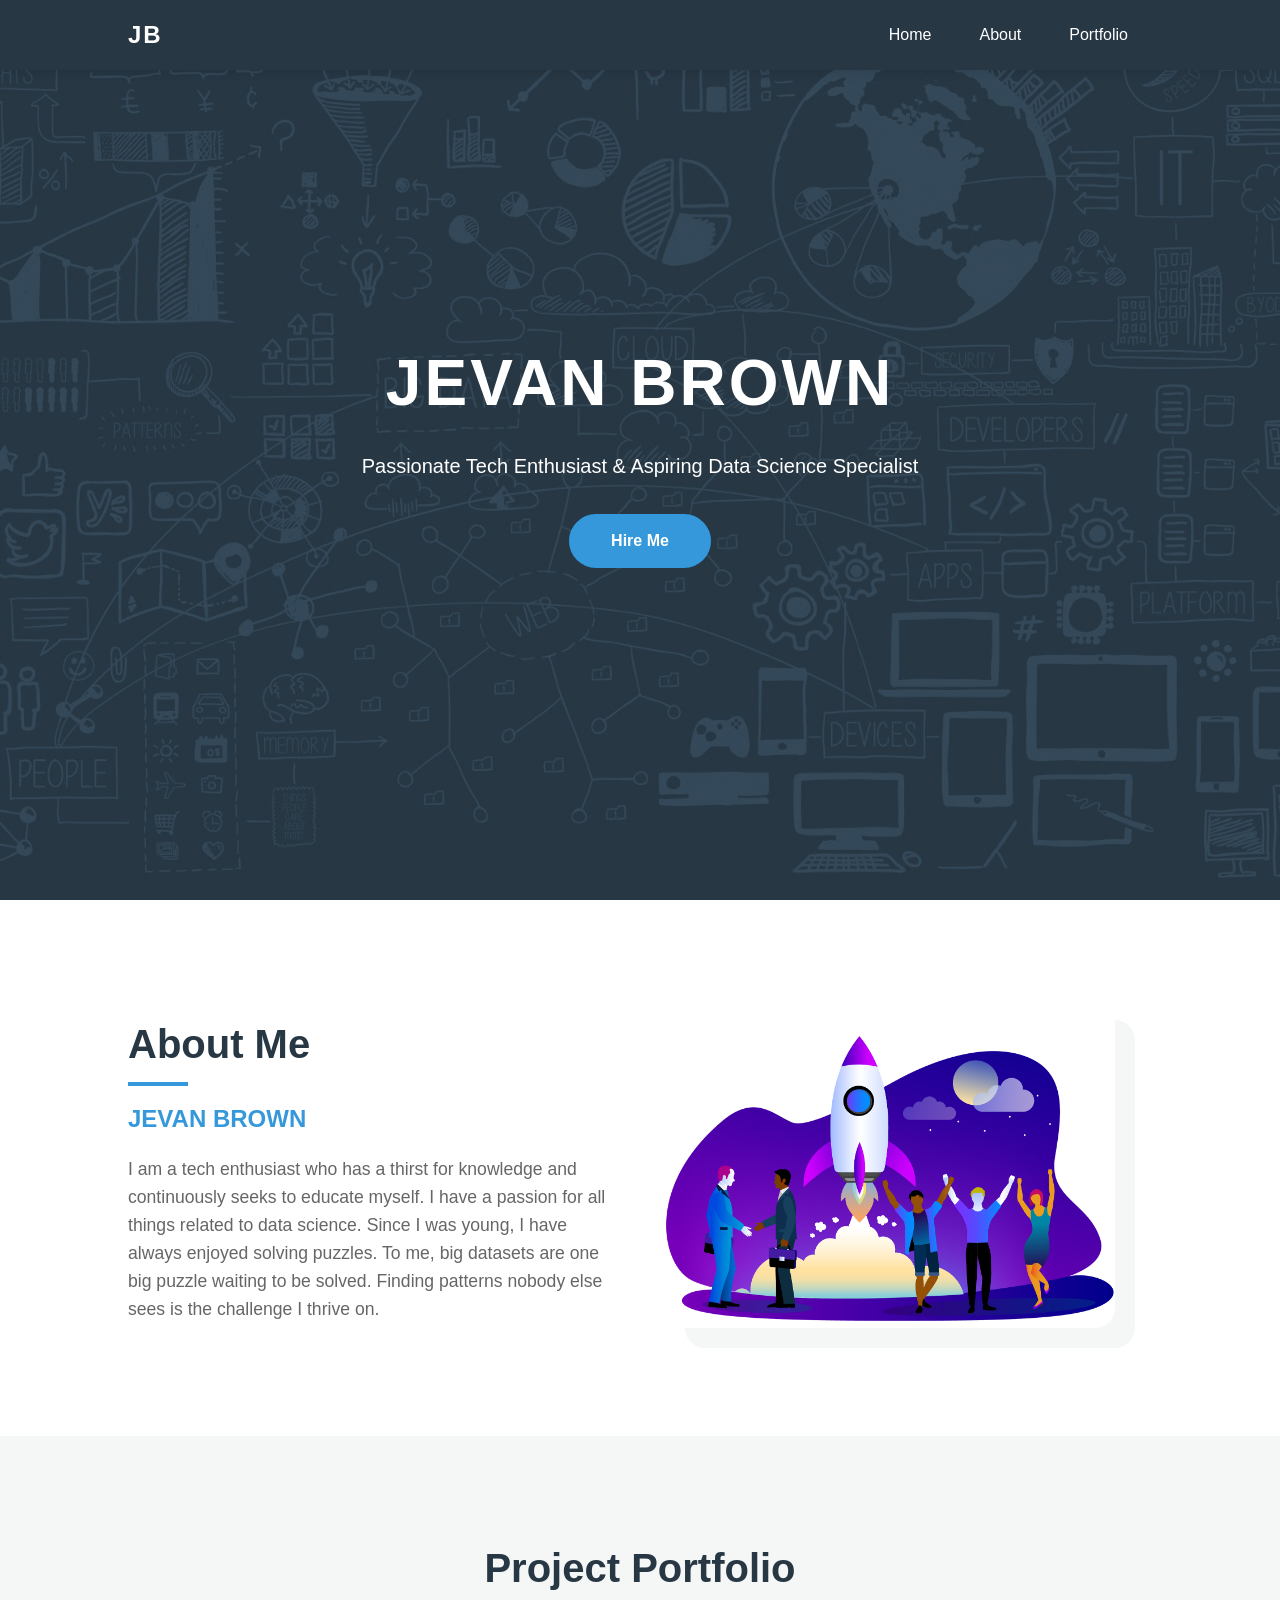
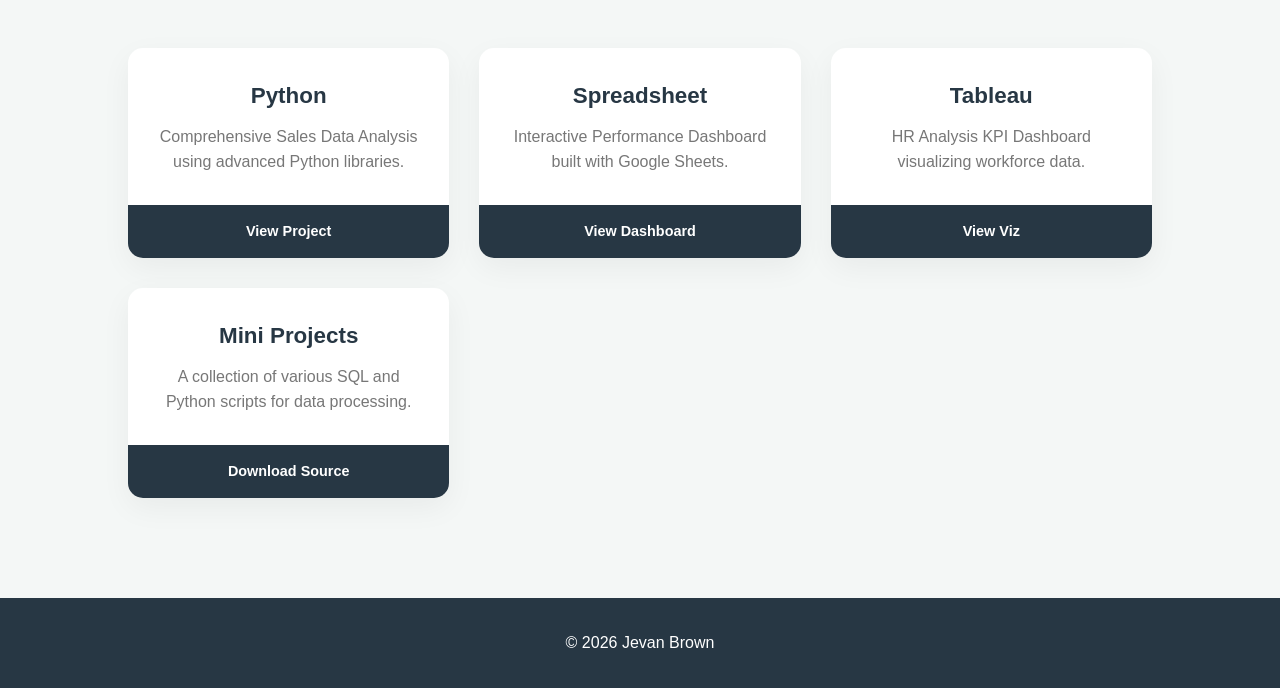
==== index.html @ 12291d2d "Add files via upload" ====
<!DOCTYPE html>
<html lang="en">
<head>
    <meta charset="UTF-8">
    <meta name="viewport" content="width=device-width, initial-scale=1.0">
    <title>Jevan Brown | Data Analysis Portfolio</title>
    <link rel="stylesheet" href="style.css">
</head>
<body>
    <nav class="navbar">
        <div class="logo">JB</div>
        <ul>
            <li><a href="#home">Home</a></li>
            <li><a href="#about">About</a></li>
            <li><a href="#portfolio">Portfolio</a></li>
        </ul>
    </nav>
    
    <section id="home">
        <div class="main">
            <h1>JEVAN BROWN</h1>
            <p>Passionate Tech Enthusiast & Aspiring Data Science Specialist</p>
            <a href="https://api.whatsapp.com/send?phone=18767981020&text=Hi%20Jevan,%20we%20love%20your%20portfolio%20and%20would%20like%20to%20arrange%20a%20date%20for%20an%20interview" class="btn">Hire Me</a>
        </div>
    </section>
    
    <section id="about">
        <div class="intro">
            <h1>About Me</h1>
            <h2>JEVAN BROWN</h2>
            <p>
                I am a tech enthusiast who has a thirst for knowledge and continuously seeks to educate myself. 
                I have a passion for all things related to data science. Since I was young, I have always enjoyed solving puzzles. 
                To me, big datasets are one big puzzle waiting to be solved. Finding patterns nobody else sees is the challenge I thrive on.
            </p>
        </div>
        <div class="about-img">
            <img src="image/vector.png" alt="Profile Vector">
        </div>
    </section>
    
    <section id="portfolio">
        <h1>Project Portfolio</h1>
        <div class="portfolio-grid">
            <a href="python/Sales_Data_Analysis.html" class="portfolio-card">
                <div class="card-content">
                    <h3>Python</h3>
                    <p>Comprehensive Sales Data Analysis using advanced Python libraries.</p>
                </div>
                <div class="card-footer">View Project</div>
            </a>
            
            <a href="https://docs.google.com/spreadsheets/d/1yHL5czMf3x0dkRXb3mhLuSi0KKBbpbpKlTD48hemGEQ/edit?usp=sharing" target="_blank" class="portfolio-card">
                <div class="card-content">
                    <h3>Spreadsheet</h3>
                    <p>Interactive Performance Dashboard built with Google Sheets.</p>
                </div>
                <div class="card-footer">View Dashboard</div>
            </a>
            
            <a href="https://public.tableau.com/views/HRAnalysisKPI/Dashboard1?:language=en-GB&:display_count=n&:origin=viz_share_link" target="_blank" class="portfolio-card">
                <div class="card-content">
                    <h3>Tableau</h3>
                    <p>HR Analysis KPI Dashboard visualizing workforce data.</p>
                </div>
                <div class="card-footer">View Viz</div>
            </a>
            
            <a href="Mini_Project.rar" class="portfolio-card">
                <div class="card-content">
                    <h3>Mini Projects</h3>
                    <p>A collection of various SQL and Python scripts for data processing.</p>
                </div>
                <div class="card-footer">Download Source</div>
            </a>
        </div>
    </section>

    <footer style="background-color: var(--primary-color); color: white; text-align: center; padding: 2rem 0;">
        <p>&copy; 2026 Jevan Brown</p>
    </footer>
</body>
</html>
---- style.css ----
:root {
    --primary-color: #273744;
    --accent-color: #3498db;
    --text-color: #333;
    --bg-light: #f4f7f6;
    --white: #ffffff;
    --transition: all 0.3s ease;
}

* {
    margin: 0;
    padding: 0;
    box-sizing: border-box;
}

body {
    font-family: 'Segoe UI', Tahoma, Geneva, Verdana, sans-serif;
    line-height: 1.6;
    color: var(--text-color);
    background-color: var(--bg-light);
    scroll-behavior: smooth;
}

/* Navbar */
.navbar {
    display: flex;
    justify-content: space-between;
    align-items: center;
    background-color: var(--primary-color);
    padding: 1rem 10%;
    position: fixed;
    width: 100%;
    top: 0;
    z-index: 1000;
    box-shadow: 0 2px 10px rgba(0,0,0,0.1);
}

.navbar .logo {
    color: var(--white);
    font-size: 1.5rem;
    font-weight: bold;
    text-transform: uppercase;
    letter-spacing: 2px;
}

.navbar ul {
    display: flex;
    list-style: none;
}

.navbar ul li a {
    text-decoration: none;
    color: var(--white);
    padding: 0.5rem 1.5rem;
    font-weight: 500;
    transition: var(--transition);
}

.navbar ul li a:hover {
    color: var(--accent-color);
}

/* Home Section */
#home {
    height: 100vh;
    background: linear-gradient(rgba(39, 55, 68, 0.8), rgba(39, 55, 68, 0.8)), url('image/img4.jpg') no-repeat center center/cover;
    display: flex;
    justify-content: center;
    align-items: center;
    text-align: center;
    color: var(--white);
    padding: 0 20px;
}

.main h1 {
    font-size: 4rem;
    margin-bottom: 1rem;
    letter-spacing: 3px;
    animation: fadeInDown 1s ease-out;
}

.main p {
    font-size: 1.25rem;
    margin-bottom: 2rem;
    max-width: 600px;
    margin-left: auto;
    margin-right: auto;
}

.btn {
    display: inline-block;
    padding: 12px 40px;
    background-color: var(--accent-color);
    color: var(--white);
    text-decoration: none;
    border-radius: 50px;
    font-weight: bold;
    transition: var(--transition);
    border: 2px solid var(--accent-color);
}

.btn:hover {
    background-color: transparent;
    color: var(--white);
    transform: translateY(-3px);
    box-shadow: 0 5px 15px rgba(52, 152, 219, 0.4);
}

/* About Section */
#about {
    padding: 100px 10%;
    background-color: var(--white);
    display: grid;
    grid-template-columns: 1fr 1fr;
    gap: 50px;
    align-items: center;
}

#about .intro h1 {
    font-size: 2.5rem;
    color: var(--primary-color);
    margin-bottom: 1.5rem;
    position: relative;
}

#about .intro h1::after {
    content: '';
    position: absolute;
    bottom: -10px;
    left: 0;
    width: 60px;
    height: 4px;
    background-color: var(--accent-color);
}

#about .intro h2 {
    font-size: 1.5rem;
    margin-bottom: 1rem;
    color: var(--accent-color);
}

#about .intro p {
    font-size: 1.1rem;
    color: #666;
}

#about .about-img img {
    width: 100%;
    max-width: 450px;
    border-radius: 20px;
    box-shadow: 20px 20px 0px var(--bg-light);
}

/* Portfolio Section */
#portfolio {
    padding: 100px 10%;
    background-color: var(--bg-light);
}

#portfolio h1 {
    text-align: center;
    font-size: 2.5rem;
    margin-bottom: 3rem;
    color: var(--primary-color);
}

.portfolio-grid {
    display: grid;
    grid-template-columns: repeat(auto-fit, minmax(280px, 1fr));
    gap: 30px;
}

.portfolio-card {
    background: var(--white);
    border-radius: 15px;
    overflow: hidden;
    box-shadow: 0 10px 30px rgba(0,0,0,0.05);
    transition: var(--transition);
    text-decoration: none;
    color: inherit;
    display: flex;
    flex-direction: column;
}

.portfolio-card:hover {
    transform: translateY(-10px);
    box-shadow: 0 20px 40px rgba(0,0,0,0.1);
}

.card-content {
    padding: 30px;
    text-align: center;
}

.card-content h3 {
    font-size: 1.4rem;
    color: var(--primary-color);
    margin-bottom: 10px;
}

.card-content p {
    color: #777;
    font-size: 1rem;
}

.card-footer {
    padding: 15px;
    background-color: var(--primary-color);
    color: var(--white);
    text-align: center;
    font-weight: bold;
    font-size: 0.9rem;
}

/* Animations */
@keyframes fadeInDown {
    from {
        opacity: 0;
        transform: translateY(-30px);
    }
    to {
        opacity: 1;
        transform: translateY(0);
    }
}

/* Responsive Design */
@media (max-width: 768px) {
    .navbar {
        padding: 1rem 5%;
    }
    .navbar ul {
        display: none; /* Simple mobile fix: hide nav */
    }
    .main h1 {
        font-size: 2.5rem;
    }
    #about {
        grid-template-columns: 1fr;
        text-align: center;
    }
    #about .intro h1::after {
        left: 50%;
        transform: translateX(-50%);
    }
    #about .about-img {
        order: -1;
    }
}
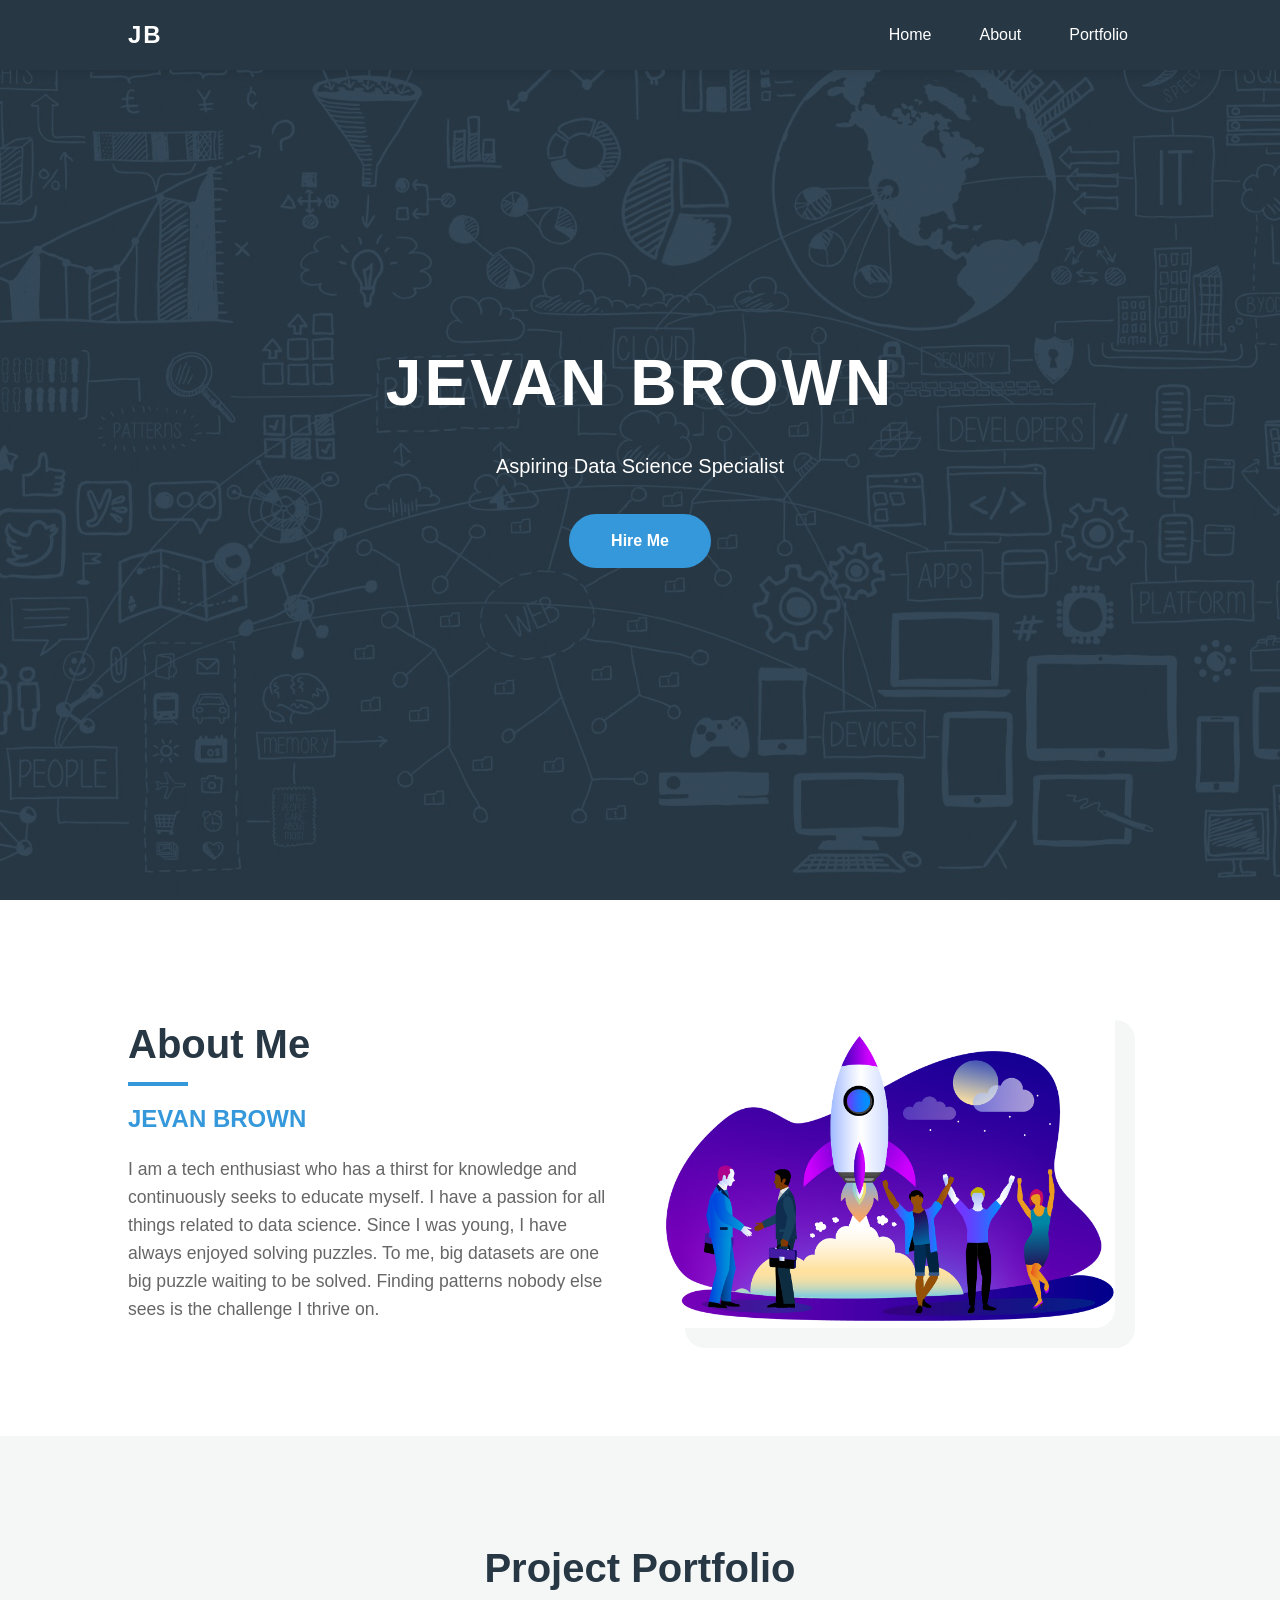
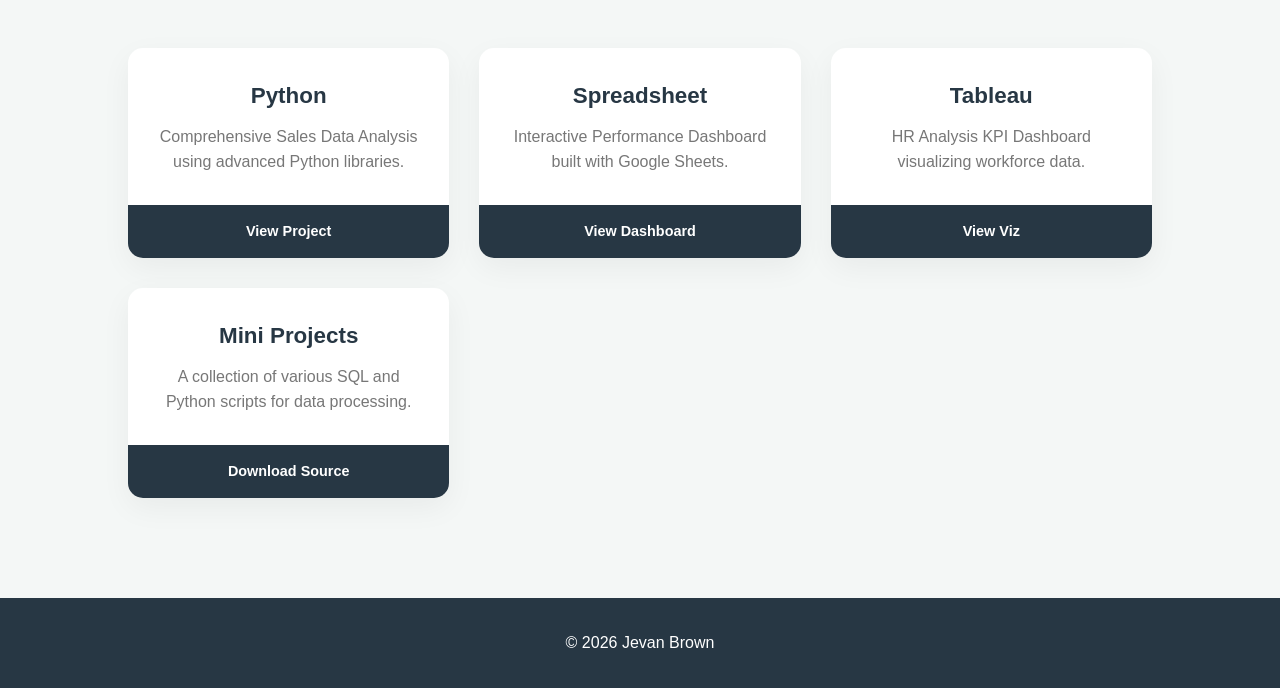
==== commit 528ed8d6: "Update index.html" ====
--- a/index.html
+++ b/index.html
@@ -19,7 +19,7 @@
     <section id="home">
         <div class="main">
             <h1>JEVAN BROWN</h1>
-            <p>Passionate Tech Enthusiast & Aspiring Data Science Specialist</p>
+            <p>Aspiring Data Science Specialist</p>
             <a href="https://api.whatsapp.com/send?phone=18767981020&text=Hi%20Jevan,%20we%20love%20your%20portfolio%20and%20would%20like%20to%20arrange%20a%20date%20for%20an%20interview" class="btn">Hire Me</a>
         </div>
     </section>
